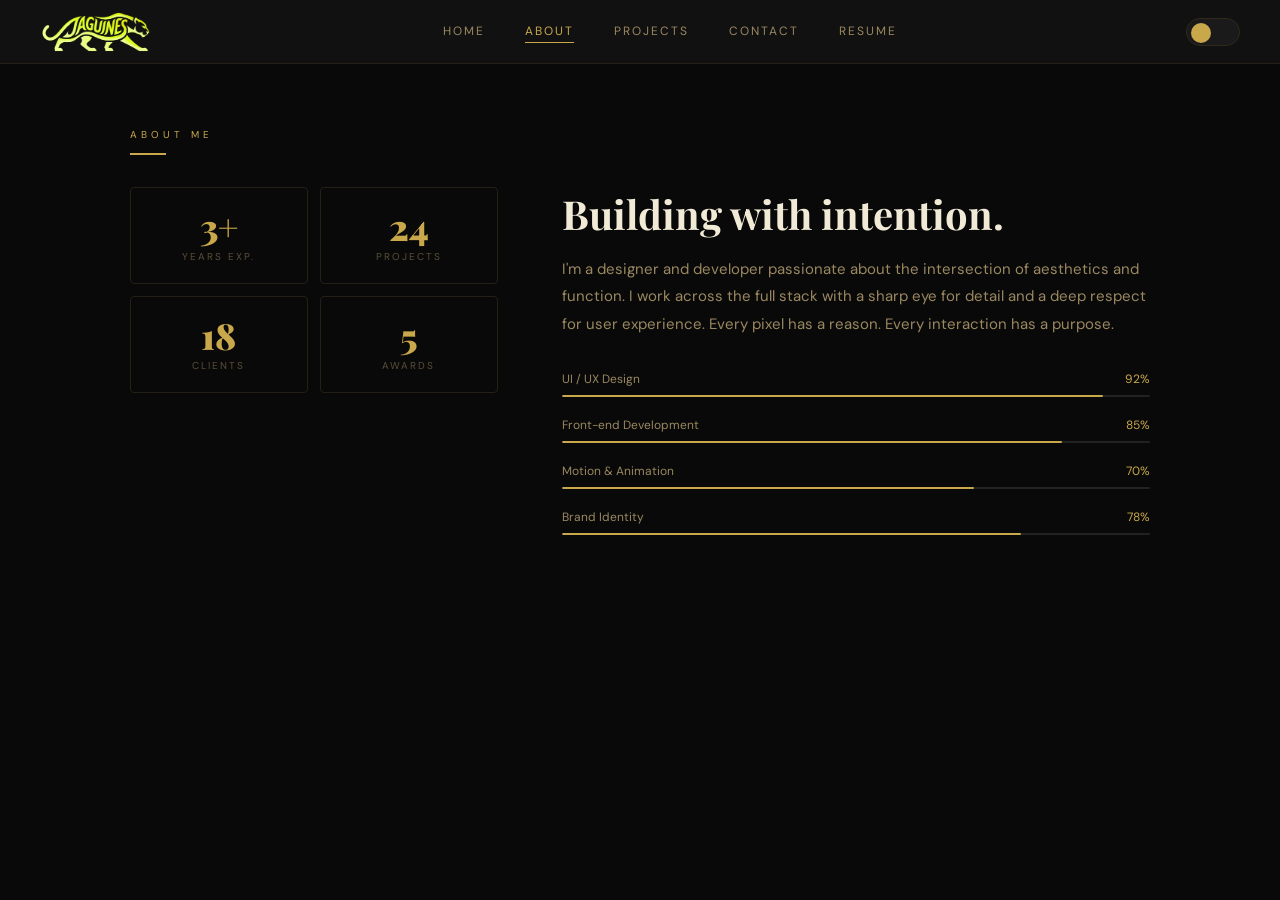
==== about.html @ 3b54fc4b "First Commit" ====
<!DOCTYPE html>
<html lang="en" data-theme="dark">
<head>
  <meta charset="UTF-8">
  <meta name="viewport" content="width=device-width, initial-scale=1.0">
  <title>About — Jaguines</title>
  <link rel="preconnect" href="https://fonts.googleapis.com">
  <link rel="preconnect" href="https://fonts.gstatic.com" crossorigin>
  <link href="https://fonts.googleapis.com/css2?family=Playfair+Display:wght@400;700;900&family=DM+Sans:wght@300;400;500&display=swap" rel="stylesheet">
  <link rel="stylesheet" href="style.css">
</head>
<body>
  <nav class="navbar">
    <div class="logo">
      <a href="index.html"><img src="images/my-logo.png" alt="Jaguines"></a>
    </div>
    <div class="nav-center">
      <a href="index.html"    >Home</a>
      <a href="about.html"    class='active'>About</a>
      <a href="projects.html" >Projects</a>
      <a href="contact.html"  >Contact</a>
      <a href="resume.html"   >Resume</a>
    </div>
    <div class="nav-right">
      <button class="theme-toggle" id="themeToggle" aria-label="Toggle light/dark mode"></button>
      <button class="hamburger" id="hamburger" aria-label="Open menu">
        <span></span><span></span><span></span>
      </button>
    </div>
  </nav>
  <div class="mobile-nav" id="mobileNav">
    <a href="index.html">Home</a>
    <a href="about.html">About</a>
    <a href="projects.html">Projects</a>
    <a href="contact.html">Contact</a>
    <a href="resume.html">Resume</a>
  </div>

  <main class="page">
    <div class="section-eyebrow">About me</div>
    <div class="gold-rule"></div>
    <div class="about-grid">
      <div>
        <div class="stats-grid">
          <div class="stat-card"><div class="stat-num">3+</div><div class="stat-label">Years exp.</div></div>
          <div class="stat-card"><div class="stat-num">24</div><div class="stat-label">Projects</div></div>
          <div class="stat-card"><div class="stat-num">18</div><div class="stat-label">Clients</div></div>
          <div class="stat-card"><div class="stat-num">5</div><div class="stat-label">Awards</div></div>
        </div>
      </div>
      <div>
        <h2 class="section-title" style="margin-bottom:1rem;">Building with intention.</h2>
        <p class="about-text">
          I'm a designer and developer passionate about the intersection of aesthetics
          and function. I work across the full stack with a sharp eye for detail and a
          deep respect for user experience. Every pixel has a reason. Every interaction
          has a purpose.
        </p>
        <div class="skill-row">
          <div class="skill-meta"><span>UI / UX Design</span><span>92%</span></div>
          <div class="skill-track"><div class="skill-fill" style="--w: 92%"></div></div>
        </div>
        <div class="skill-row">
          <div class="skill-meta"><span>Front-end Development</span><span>85%</span></div>
          <div class="skill-track"><div class="skill-fill" style="--w: 85%"></div></div>
        </div>
        <div class="skill-row">
          <div class="skill-meta"><span>Motion &amp; Animation</span><span>70%</span></div>
          <div class="skill-track"><div class="skill-fill" style="--w: 70%"></div></div>
        </div>
        <div class="skill-row">
          <div class="skill-meta"><span>Brand Identity</span><span>78%</span></div>
          <div class="skill-track"><div class="skill-fill" style="--w: 78%"></div></div>
        </div>
      </div>
    </div>
  </main>

  <script src="script.js"></script>
</body>
</html>
---- style.css ----
/* ── Tokens ───────────────────────────────────────────────── */
:root {
  --gold:        #C9A84C;
  --gold-light:  #E2C47A;
  --gold-dark:   #8B6914;
  --gold-dim:    #3a2e10;
  --bg:          #090909;
  --surface:     #111111;
  --surface2:    #1a1a1a;
  --surface3:    #222222;
  --text:        #f0ead6;
  --text2:       #9a8860;
  --text3:       #5a4f38;
  --border:      #252015;
  --border2:     #302a1a;
}

[data-theme="light"] {
  --bg:       #faf8f2;
  --surface:  #ffffff;
  --surface2: #f0ead6;
  --surface3: #e8e0c8;
  --text:     #1a1408;
  --text2:    #6b5a2e;
  --text3:    #9a8860;
  --border:   #ddd0a8;
  --border2:  #c8b87a;
  --gold-dim: #f5eed8;
}

/* ── Reset ────────────────────────────────────────────────── */
*, *::before, *::after { margin: 0; padding: 0; box-sizing: border-box; }
html { scroll-behavior: smooth; }

body {
  font-family: 'DM Sans', sans-serif;
  background: var(--bg);
  color: var(--text);
  transition: background 0.4s, color 0.4s;
  overflow-x: hidden;
}

::-webkit-scrollbar { width: 6px; }
::-webkit-scrollbar-track { background: var(--bg); }
::-webkit-scrollbar-thumb { background: var(--gold-dark); border-radius: 3px; }
::selection { background: var(--gold); color: #000; }

a { text-decoration: none; color: inherit; }

/* ── Lightning Canvas ─────────────────────────────────────── */
#lightning-canvas {
  position: fixed;
  inset: 0;
  width: 100%;
  height: 100%;
  pointer-events: none;
  z-index: 0;
  opacity: 1;
  transition: opacity 0.6s;
}
[data-theme="light"] #lightning-canvas { opacity: 0.15; }

/* ── Navbar ───────────────────────────────────────────────── */
.navbar {
  position: sticky;
  top: 0;
  z-index: 100;
  background: var(--surface);
  border-bottom: 1px solid var(--border);
  padding: 0 2.5rem;
  display: flex;
  align-items: center;
  justify-content: space-between;
  height: 64px;
  transition: background 0.4s, border-color 0.4s;
}

.logo img {
  height: 44px;
  width: auto;
  display: block;
  filter: invert(2) sepia(3) saturate(4) hue-rotate(10deg) brightness(1.0);
  transition: filter 0.4s;
}
[data-theme="light"] .logo img {
  filter: invert(0) brightness(0.15) contrast(1.2);
}

.nav-center {
  display: flex;
  gap: 2.5rem;
  align-items: center;
}

.nav-center a {
  font-size: 12px;
  letter-spacing: 2px;
  text-transform: uppercase;
  color: var(--text2);
  transition: color 0.2s;
  position: relative;
  padding-bottom: 2px;
}

.nav-center a::after {
  content: '';
  position: absolute;
  bottom: -2px; left: 0;
  width: 0; height: 1px;
  background: var(--gold);
  transition: width 0.25s;
}

.nav-center a:hover,
.nav-center a.active { color: var(--gold); }
.nav-center a:hover::after,
.nav-center a.active::after { width: 100%; }

.nav-right { display: flex; align-items: center; gap: 1rem; }

/* ── Sun / Moon Toggle ────────────────────────────────────── */
.theme-toggle {
  background: var(--surface2);
  border: 1px solid var(--border2);
  border-radius: 20px;
  width: 54px;
  height: 28px;
  cursor: pointer;
  position: relative;
  transition: background 0.3s;
  display: flex;
  align-items: center;
  justify-content: space-between;
  padding: 0 6px;
  overflow: hidden;
}

.theme-toggle .toggle-icon {
  font-size: 13px;
  line-height: 1;
  transition: opacity 0.25s;
  z-index: 1;
  user-select: none;
  pointer-events: none;
}

.theme-toggle .icon-moon { opacity: 1; }
.theme-toggle .icon-sun  { opacity: 0.35; }
[data-theme="light"] .theme-toggle .icon-moon { opacity: 0.35; }
[data-theme="light"] .theme-toggle .icon-sun  { opacity: 1; }

.theme-toggle::after {
  content: '';
  position: absolute;
  top: 4px; left: 4px;
  width: 20px; height: 20px;
  border-radius: 50%;
  background: var(--gold);
  transition: left 0.25s;
  z-index: 0;
}
[data-theme="light"] .theme-toggle::after { left: 30px; }

/* ── Hamburger ────────────────────────────────────────────── */
.hamburger {
  display: none;
  flex-direction: column;
  gap: 5px;
  cursor: pointer;
  background: none;
  border: none;
  padding: 6px;
}

.hamburger span {
  display: block;
  width: 22px; height: 1.5px;
  background: var(--text);
  transition: transform 0.3s, opacity 0.3s;
}

.hamburger.open span:nth-child(1) { transform: translateY(6.5px) rotate(45deg); }
.hamburger.open span:nth-child(2) { opacity: 0; }
.hamburger.open span:nth-child(3) { transform: translateY(-6.5px) rotate(-45deg); }

.mobile-nav {
  display: none;
  position: fixed;
  top: 64px; left: 0; right: 0;
  background: var(--surface);
  border-bottom: 1px solid var(--border);
  padding: 1.5rem 2rem;
  flex-direction: column;
  gap: 1.25rem;
  z-index: 99;
  transition: background 0.4s;
}

.mobile-nav.open { display: flex; }
.mobile-nav a { font-size: 14px; letter-spacing: 2px; text-transform: uppercase; color: var(--text2); }
.mobile-nav a:hover { color: var(--gold); }

/* ── Page wrapper ─────────────────────────────────────────── */
.page {
  min-height: calc(100vh - 64px);
  padding: 64px 2.5rem;
  max-width: 1100px;
  margin: 0 auto;
}

/* ── Section shared ───────────────────────────────────────── */
.section-eyebrow {
  font-size: 10px;
  letter-spacing: 4px;
  text-transform: uppercase;
  color: var(--gold);
  margin-bottom: 0.5rem;
}

.gold-rule {
  width: 36px; height: 1.5px;
  background: var(--gold);
  margin: 0.75rem 0 2rem;
}

.section-title {
  font-family: 'Playfair Display', serif;
  font-size: clamp(24px, 4vw, 40px);
  font-weight: 700;
  color: var(--text);
  margin-bottom: 2rem;
}

/* ── Buttons ──────────────────────────────────────────────── */
.btn-row {
  display: flex;
  gap: 12px;
  flex-wrap: wrap;
  margin-bottom: 2rem;
}

.btn-gold {
  background: var(--gold);
  color: #000;
  border: 1.5px solid var(--gold);
  padding: 13px 30px;
  font-size: 11px;
  letter-spacing: 2px;
  text-transform: uppercase;
  font-family: 'DM Sans', sans-serif;
  font-weight: 500;
  cursor: pointer;
  border-radius: 2px;
  transition: background 0.2s;
}
.btn-gold:hover { background: var(--gold-light); border-color: var(--gold-light); }

.btn-outline {
  background: transparent;
  color: var(--gold);
  border: 1.5px solid var(--gold-dark);
  padding: 13px 30px;
  font-size: 11px;
  letter-spacing: 2px;
  text-transform: uppercase;
  font-family: 'DM Sans', sans-serif;
  cursor: pointer;
  border-radius: 2px;
  transition: background 0.2s, color 0.2s, border-color 0.2s;
}
.btn-outline:hover { background: var(--gold); color: #000; border-color: var(--gold); }

/* ── Hero ─────────────────────────────────────────────────── */
.hero {
  min-height: calc(100vh - 64px);
  display: flex;
  flex-direction: column;
  align-items: center;
  justify-content: center;
  padding: 4rem 5rem 6rem;
  position: relative;
  z-index: 1;
  overflow: hidden;
}

.hero::before, .hero::after {
  content: '';
  position: absolute;
  width: 160px; height: 160px;
  border-color: var(--gold-dim);
  border-style: solid;
  opacity: 0.5;
  pointer-events: none;
}
.hero::before { top: 2rem; left: 2rem; border-width: 1px 0 0 1px; }
.hero::after  { bottom: 2rem; right: 2rem; border-width: 0 1px 1px 0; }

.hero-side-label {
  position: absolute;
  left: 1.5rem; top: 50%;
  transform: translateY(-50%) rotate(-90deg);
  display: flex;
  align-items: center;
  gap: 10px;
  font-size: 10px;
  letter-spacing: 3px;
  text-transform: uppercase;
  color: var(--text3);
  white-space: nowrap;
}

.hero-side-dot {
  width: 4px; height: 4px;
  border-radius: 50%;
  background: var(--gold);
  display: inline-block;
}

/* ── Hero grid: text LEFT, photo RIGHT ───────────────────── */
.hero-content {
  display: grid;
  grid-template-columns: 1fr 320px;
  gap: 5rem;
  align-items: center;
  max-width: 1060px;
  width: 100%;
  position: relative;
  z-index: 2;
}

/* ── Hero text (left column) ─────────────────────────────── */
.hero-text { display: flex; flex-direction: column; }

.hero-eyebrow-row {
  display: flex;
  align-items: center;
  gap: 12px;
  margin-bottom: 1rem;
}

.hero-eyebrow-line {
  width: 28px; height: 1px;
  background: var(--gold);
  flex-shrink: 0;
}

.hero-eyebrow-text {
  font-size: 10px;
  letter-spacing: 4px;
  text-transform: uppercase;
  color: var(--gold);
}

.hero-greeting {
  font-size: 13px;
  letter-spacing: 4px;
  text-transform: uppercase;
  color: var(--text2);
  margin-bottom: 0.75rem;
}

/* ── Name — all Playfair, weight/style variation only ─────── */
.hero-name {
  font-family: 'Playfair Display', serif;
  font-size: clamp(44px, 5.5vw, 74px);
  font-weight: 900;
  line-height: 1.06;
  margin-bottom: 1.5rem;
  color: var(--text);
  letter-spacing: -0.5px;
}


/* "Jaguines" — same size, bold italic, gold */
.hero-name .name-last {
  font-family: 'sans-serif', serif;
  font-weight: 700;
  font-style: italic;
  color: var(--gold);
  display: block;
}

.hero-role-row {
  display: flex;
  align-items: center;
  gap: 10px;
  margin-bottom: 1.75rem;
  flex-wrap: wrap;
}

.hero-role-badge {
  font-size: 10px;
  letter-spacing: 1.5px;
  text-transform: uppercase;
  color: var(--text2);
  background: var(--surface2);
  border: 1px solid var(--border2);
  padding: 5px 12px;
  border-radius: 2px;
}

.hero-role-divider { color: var(--gold-dark); font-size: 14px; }

.hero-sub {
  font-size: 15px;
  color: var(--text2);
  max-width: 480px;
  margin-bottom: 2rem;
  line-height: 1.8;
}

.hero-socials { display: flex; align-items: center; gap: 10px; }

.hero-social-icon {
  display: inline-flex;
  align-items: center;
  justify-content: center;
  width: 40px; height: 40px;
  border: 1px solid var(--border2);
  border-radius: 4px;
  color: var(--text2);
  transition: color 0.2s, border-color 0.2s, background 0.2s;
}
.hero-social-icon:hover { color: var(--gold); border-color: var(--gold); background: var(--surface2); }
.hero-social-icon svg { display: block; }

/* ── Hero photo (right column) ────────────────────────────── */
.hero-photo-wrap {
  display: flex;
  flex-direction: column;
  align-items: center;
  gap: 1rem;
}

.hero-photo-frame {
  width: 260px; height: 320px;
  border-radius: 6px;
  border: 1.5px solid var(--gold);
  overflow: hidden;
}

.hero-photo-frame img {
  width: 100%; height: 100%;
  object-fit: cover;
  object-position: top center;
  display: block;
}

.hero-photo-tag {
  display: inline-flex;
  align-items: center;
  gap: 8px;
  font-size: 10px;
  letter-spacing: 2px;
  text-transform: uppercase;
  color: var(--gold);
  border: 1px solid var(--gold-dark);
  padding: 6px 14px;
  border-radius: 2px;
}

.hero-photo-tag::before {
  content: '';
  width: 6px; height: 6px;
  border-radius: 50%;
  background: var(--gold);
  flex-shrink: 0;
  animation: pulse 2s ease-in-out infinite;
}

@keyframes pulse {
  0%, 100% { opacity: 1; }
  50%       { opacity: 0.25; }
}

/* ── Stats grid (below photo) ─────────────────────────────── */
.hero-stats-grid {
  display: grid;
  grid-template-columns: 1fr 1fr;
  gap: 8px;
  width: 100%;
  max-width: 260px;
}

.hero-stat-card {
  border: 1px solid var(--border);
  border-radius: 4px;
  padding: 1rem 0.75rem;
  text-align: center;
  transition: border-color 0.2s;
  background: rgba(9,9,9,0.4);
}
.hero-stat-card:hover { border-color: var(--gold-dark); }

.hero-stat-num {
  font-family: 'Playfair Display', serif;
  font-size: 28px;
  font-weight: 900;
  color: var(--gold);
  line-height: 1;
}

.hero-stat-label {
  font-size: 9px;
  letter-spacing: 2px;
  text-transform: uppercase;
  color: var(--text3);
  margin-top: 5px;
}

/* ── About page ───────────────────────────────────────────── */
.about-grid {
  display: grid;
  grid-template-columns: 1fr 1.6fr;
  gap: 4rem;
  align-items: start;
}

.stats-grid {
  display: grid;
  grid-template-columns: 1fr 1fr;
  gap: 12px;
  margin-bottom: 1.5rem;
}

.stat-card {
  border: 1px solid var(--border);
  border-radius: 4px;
  padding: 1.25rem 1rem;
  text-align: center;
  transition: border-color 0.2s;
}
.stat-card:hover { border-color: var(--gold-dark); }

.stat-num {
  font-family: 'Playfair Display', serif;
  font-size: 36px;
  font-weight: 900;
  color: var(--gold);
  line-height: 1;
}

.stat-label {
  font-size: 10px;
  letter-spacing: 2px;
  text-transform: uppercase;
  color: var(--text3);
  margin-top: 6px;
}

.about-text {
  font-size: 15px;
  color: var(--text2);
  line-height: 1.85;
  margin-bottom: 2rem;
}

.skill-row { margin-bottom: 1.25rem; }

.skill-meta {
  display: flex;
  justify-content: space-between;
  font-size: 12px;
  color: var(--text2);
  margin-bottom: 8px;
}
.skill-meta span:last-child { color: var(--gold); }

.skill-track {
  height: 2px;
  background: var(--surface3);
  border-radius: 2px;
  overflow: hidden;
}

.skill-fill {
  height: 2px;
  background: var(--gold);
  border-radius: 2px;
  width: 0;
  transition: width 1.2s cubic-bezier(0.4, 0, 0.2, 1);
}
.skill-fill.animate { width: var(--w); }

/* ── Projects page ────────────────────────────────────────── */
.projects-grid {
  display: grid;
  grid-template-columns: repeat(3, minmax(0, 1fr));
  gap: 16px;
}

.project-card {
  border: 1px solid var(--border);
  border-radius: 4px;
  overflow: hidden;
  transition: border-color 0.25s, transform 0.25s;
  background: var(--bg);
}
.project-card:hover { border-color: var(--gold); transform: translateY(-4px); }

.project-thumb {
  width: 100%; height: 180px;
  background: var(--surface2);
  display: flex;
  align-items: center;
  justify-content: center;
  font-size: 11px;
  letter-spacing: 2px;
  text-transform: uppercase;
  color: var(--text3);
  border-bottom: 1px solid var(--border);
  position: relative;
  overflow: hidden;
}

.project-thumb::before {
  content: '';
  position: absolute;
  inset: 0;
  background-image: repeating-linear-gradient(45deg, transparent, transparent 20px, var(--border) 20px, var(--border) 21px);
  opacity: 0.4;
}

.project-thumb-label {
  position: relative;
  z-index: 1;
  border: 1px solid var(--border2);
  padding: 4px 10px;
  border-radius: 2px;
  background: var(--surface);
}

.project-body { padding: 1.25rem; }

.project-tag {
  font-size: 10px;
  letter-spacing: 2px;
  text-transform: uppercase;
  color: var(--gold);
  margin-bottom: 0.5rem;
}

.project-title {
  font-size: 15px;
  font-weight: 500;
  color: var(--text);
  margin-bottom: 0.5rem;
}

.project-desc {
  font-size: 13px;
  color: var(--text2);
  line-height: 1.65;
  margin-bottom: 1rem;
}

.project-link {
  font-size: 11px;
  letter-spacing: 1.5px;
  text-transform: uppercase;
  color: var(--gold-dark);
  display: inline-flex;
  align-items: center;
  gap: 6px;
  transition: color 0.2s, gap 0.2s;
}
.project-link:hover { color: var(--gold); gap: 10px; }

/* ── Contact page ─────────────────────────────────────────── */
.contact-grid {
  display: grid;
  grid-template-columns: 1fr 1.4fr;
  gap: 4rem;
  align-items: start;
}

.contact-info-text {
  font-size: 15px;
  color: var(--text2);
  line-height: 1.85;
  margin-bottom: 2rem;
}

.contact-detail {
  display: flex;
  align-items: center;
  gap: 10px;
  font-size: 13px;
  color: var(--text2);
  margin-bottom: 0.75rem;
}

.contact-detail-icon {
  width: 30px; height: 30px;
  border: 1px solid var(--border2);
  border-radius: 2px;
  display: flex;
  align-items: center;
  justify-content: center;
  color: var(--gold);
  font-size: 14px;
  flex-shrink: 0;
}

.form-group { margin-bottom: 14px; }
.form-row { display: grid; grid-template-columns: 1fr 1fr; gap: 14px; margin-bottom: 14px; }

.form-group input,
.form-group textarea,
.form-row input {
  width: 100%;
  background: var(--surface2);
  border: 1px solid var(--border);
  color: var(--text);
  padding: 12px 16px;
  font-size: 14px;
  font-family: 'DM Sans', sans-serif;
  border-radius: 2px;
  outline: none;
  transition: border-color 0.2s, background 0.3s;
}

.form-group input:focus,
.form-group textarea:focus,
.form-row input:focus { border-color: var(--gold-dark); }

.form-group textarea { height: 120px; resize: none; }

/* ── Resume page ──────────────────────────────────────────── */
.resume-layout {
  display: grid;
  grid-template-columns: 1fr 1.8fr;
  gap: 4rem;
  align-items: start;
}

.resume-section { margin-bottom: 2.5rem; }

.resume-section-title {
  font-size: 10px;
  letter-spacing: 3px;
  text-transform: uppercase;
  color: var(--gold);
  margin-bottom: 1rem;
  padding-bottom: 0.5rem;
  border-bottom: 1px solid var(--border);
}

.resume-item { margin-bottom: 1.5rem; }

.resume-item-header {
  display: flex;
  justify-content: space-between;
  align-items: flex-start;
  margin-bottom: 0.25rem;
  gap: 1rem;
}

.resume-item-title { font-size: 14px; font-weight: 500; color: var(--text); }
.resume-item-date  { font-size: 11px; letter-spacing: 1px; color: var(--gold-dark); white-space: nowrap; }
.resume-item-sub   { font-size: 12px; color: var(--gold); margin-bottom: 0.4rem; letter-spacing: 0.5px; }
.resume-item-desc  { font-size: 13px; color: var(--text2); line-height: 1.7; }

.resume-skill-tags { display: flex; flex-wrap: wrap; gap: 8px; margin-top: 0.5rem; }

.resume-tag {
  font-size: 10px;
  letter-spacing: 1.5px;
  text-transform: uppercase;
  color: var(--text2);
  background: var(--surface2);
  border: 1px solid var(--border2);
  padding: 4px 10px;
  border-radius: 2px;
}

/* ── Footer ───────────────────────────────────────────────── */
footer {
  background: var(--surface);
  border-top: 1px solid var(--border);
  padding: 2.5rem 2.5rem 1.5rem;
  transition: background 0.4s, border-color 0.4s;
  margin-top: 4rem;
}

.footer-inner { max-width: 1100px; margin: 0 auto; }

.footer-top {
  display: flex;
  justify-content: space-between;
  align-items: flex-start;
  margin-bottom: 2rem;
}

.footer-tagline { font-size: 13px; color: var(--text3); margin-top: 6px; letter-spacing: 1px; }
.footer-nav { display: flex; gap: 2rem; }

.footer-nav a {
  font-size: 11px;
  letter-spacing: 2px;
  text-transform: uppercase;
  color: var(--text2);
  transition: color 0.2s;
}
.footer-nav a:hover { color: var(--gold); }

.footer-socials { display: flex; gap: 10px; }

.social-btn {
  width: 40px; height: 40px;
  border: 1px solid var(--border2);
  border-radius: 4px;
  display: inline-flex;
  align-items: center;
  justify-content: center;
  color: var(--text2);
  transition: border-color 0.2s, color 0.2s, background 0.2s;
}
.social-btn svg { display: block; }
.social-btn:hover { border-color: var(--gold); color: var(--gold); background: var(--surface2); }

.footer-divider { border: none; border-top: 1px solid var(--border); margin-bottom: 1.25rem; }

.footer-bottom { display: flex; justify-content: space-between; align-items: center; }
.footer-copy { font-size: 12px; color: var(--text3); }
.footer-made { font-size: 12px; color: var(--gold-dark); }

/* ── Responsive ───────────────────────────────────────────── */
@media (max-width: 900px) {
  .hero-content {
    grid-template-columns: 1fr;
    gap: 2.5rem;
    justify-items: center;
    text-align: center;
  }
  /* On mobile, photo moves above text */
  .hero-text    { order: 2; align-items: center; }
  .hero-photo-wrap { order: 1; }
  .hero { padding: 4rem 1.5rem 6rem; }
  .hero-side-label { display: none; }
  .hero-sub { margin-left: auto; margin-right: auto; }
  .btn-row  { justify-content: center; }
  .hero-socials   { justify-content: center; }
  .hero-role-row  { justify-content: center; }
  .hero-eyebrow-row { justify-content: center; }
  .hero-photo-frame { width: 200px; height: 250px; }
  .hero-stats-grid  { max-width: 240px; }
  .hero::before, .hero::after { display: none; }
  .about-grid,
  .resume-layout,
  .contact-grid { grid-template-columns: 1fr; gap: 2.5rem; }
  .projects-grid { grid-template-columns: repeat(2, minmax(0, 1fr)); }
}

@media (max-width: 768px) {
  .navbar { padding: 0 1.25rem; }
  .nav-center { display: none; }
  .hamburger  { display: flex; }
  .page { padding: 40px 1.25rem; }
  .projects-grid { grid-template-columns: 1fr; }
  .footer-top    { flex-direction: column; gap: 1.5rem; }
  .footer-nav    { flex-wrap: wrap; gap: 1rem; }
  .footer-bottom { flex-direction: column; gap: 0.5rem; text-align: center; }
  .form-row { grid-template-columns: 1fr; }
  footer { padding: 2rem 1.25rem 1.5rem; margin-top: 2rem; }
}
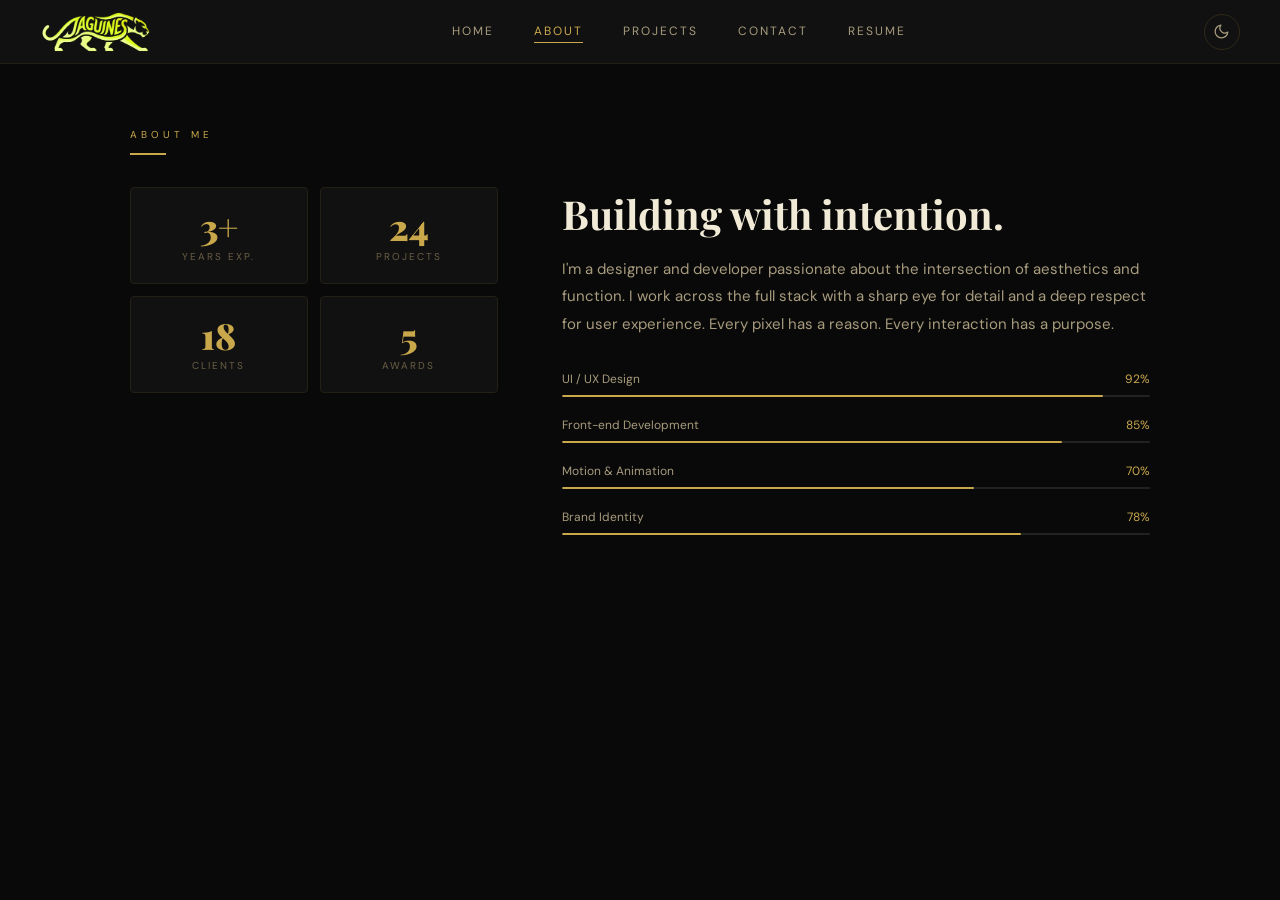
==== commit 9924847d: "Edits" ====
--- a/about.html
+++ b/about.html
@@ -7,22 +7,41 @@
   <link rel="preconnect" href="https://fonts.googleapis.com">
   <link rel="preconnect" href="https://fonts.gstatic.com" crossorigin>
   <link href="https://fonts.googleapis.com/css2?family=Playfair+Display:wght@400;700;900&family=DM+Sans:wght@300;400;500&display=swap" rel="stylesheet">
-  <link rel="stylesheet" href="style.css">
+  <link rel="stylesheet" href="assets/css/style.css">
 </head>
 <body>
   <nav class="navbar">
     <div class="logo">
-      <a href="index.html"><img src="images/my-logo.png" alt="Jaguines"></a>
+      <a href="index.html"><img src="assets/images/my-logo.png" alt="Jaguines"></a>
     </div>
     <div class="nav-center">
-      <a href="index.html"    >Home</a>
-      <a href="about.html"    class='active'>About</a>
-      <a href="projects.html" >Projects</a>
-      <a href="contact.html"  >Contact</a>
-      <a href="resume.html"   >Resume</a>
+      <a href="index.html">Home</a>
+      <a href="about.html">About</a>
+      <a href="projects.html">Projects</a>
+      <a href="contact.html">Contact</a>
+      <a href="resume.html">Resume</a>
     </div>
     <div class="nav-right">
-      <button class="theme-toggle" id="themeToggle" aria-label="Toggle light/dark mode"></button>
+      <button class="theme-toggle" id="themeToggle" aria-label="Toggle light/dark mode">
+        <svg class="toggle-icon icon-moon" viewBox="0 0 24 24" fill="none"
+             stroke="currentColor" stroke-width="1.75"
+             stroke-linecap="round" stroke-linejoin="round">
+          <path d="M21 12.79A9 9 0 1 1 11.21 3 7 7 0 0 0 21 12.79z"/>
+        </svg>
+        <svg class="toggle-icon icon-sun" viewBox="0 0 24 24" fill="none"
+             stroke="currentColor" stroke-width="1.75"
+             stroke-linecap="round" stroke-linejoin="round">
+          <circle cx="12" cy="12" r="5"/>
+          <line x1="12" y1="1"  x2="12" y2="3"/>
+          <line x1="12" y1="21" x2="12" y2="23"/>
+          <line x1="4.22"  y1="4.22"  x2="5.64"  y2="5.64"/>
+          <line x1="18.36" y1="18.36" x2="19.78" y2="19.78"/>
+          <line x1="1"  y1="12" x2="3"  y2="12"/>
+          <line x1="21" y1="12" x2="23" y2="12"/>
+          <line x1="4.22"  y1="19.78" x2="5.64"  y2="18.36"/>
+          <line x1="18.36" y1="5.64"  x2="19.78" y2="4.22"/>
+        </svg>
+      </button>
       <button class="hamburger" id="hamburger" aria-label="Open menu">
         <span></span><span></span><span></span>
       </button>
@@ -76,6 +95,8 @@
     </div>
   </main>
 
-  <script src="script.js"></script>
+  <script src="assets/js/theme.js"></script>
+  <script src="assets/js/navbar.js"></script>
+  <script src="assets/js/main.js"></script>
 </body>
 </html>
--- a/assets/css/style.css
+++ b/assets/css/style.css
@@ -0,0 +1,1255 @@
+/* ═══════════════════════════════════════════════════════════
+   Jaguines Portfolio — style.css
+   Includes: photo hover crossfade + marching-ants border,
+             minimal SVG theme toggle, WCAG contrast fixes,
+             stat card light/dark surface
+   ═══════════════════════════════════════════════════════════ */
+
+/* ── Tokens ───────────────────────────────────────────────── */
+:root {
+  --gold:       #C9A84C;
+  --gold-light: #E2C47A;
+  --gold-dark:  #8B6914;
+  --gold-dim:   #3a2e10;
+  --bg:         #090909;
+  --surface:    #111111;
+  --surface2:   #1a1a1a;
+  --surface3:   #222222;
+  --text:       #f0ead6;
+  --text2:      #a89c7e;
+  --text3:      #6a5f47;
+  --border:     #252015;
+  --border2:    #302a1a;
+}
+
+[data-theme="light"] {
+  --bg:       #faf8f2;
+  --surface:  #ffffff;
+  --surface2: #f0ead6;
+  --surface3: #e8e0c8;
+  --text:     #0f0c06;
+  --text2:    #4a3a14;
+  --text3:    #7a6040;
+  --border:   #ddd0a8;
+  --border2:  #c8b87a;
+  --gold-dim: #f5eed8;
+}
+
+/* ── Reset ────────────────────────────────────────────────── */
+*, *::before, *::after { margin: 0; padding: 0; box-sizing: border-box; }
+html { scroll-behavior: smooth; }
+
+body {
+  font-family: 'DM Sans', sans-serif;
+  background: var(--bg);
+  color: var(--text);
+  transition: background 0.4s, color 0.4s;
+  overflow-x: hidden;
+}
+
+::-webkit-scrollbar { width: 6px; }
+::-webkit-scrollbar-track { background: var(--bg); }
+::-webkit-scrollbar-thumb { background: var(--gold-dark); border-radius: 3px; }
+::selection { background: var(--gold); color: #000; }
+
+a { text-decoration: none; color: inherit; }
+
+/* ── Lightning Canvas ─────────────────────────────────────── */
+#lightning-canvas {
+  position: fixed;
+  inset: 0;
+  width: 100%;
+  height: 100%;
+  pointer-events: none;
+  z-index: 0;
+  opacity: 1;
+  transition: opacity 0.6s;
+}
+[data-theme="light"] #lightning-canvas { opacity: 0.15; }
+
+/* ── Navbar ───────────────────────────────────────────────── */
+.navbar {
+  position: sticky;
+  top: 0;
+  z-index: 100;
+  background: var(--surface);
+  border-bottom: 1px solid var(--border);
+  padding: 0 2.5rem;
+  display: flex;
+  align-items: center;
+  justify-content: space-between;
+  height: 64px;
+  transition: background 0.4s, border-color 0.4s;
+}
+
+.logo img {
+  height: 44px;
+  width: auto;
+  display: block;
+  filter: invert(2) sepia(3) saturate(4) hue-rotate(10deg) brightness(1.0);
+  transition: filter 0.4s;
+}
+[data-theme="light"] .logo img {
+  filter: invert(0) brightness(0.15) contrast(1.2);
+}
+
+.nav-center {
+  display: flex;
+  gap: 2.5rem;
+  align-items: center;
+}
+
+.nav-center a {
+  font-size: 12px;
+  letter-spacing: 2px;
+  text-transform: uppercase;
+  color: var(--text2);
+  transition: color 0.2s;
+  position: relative;
+  padding-bottom: 2px;
+}
+
+.nav-center a::after {
+  content: '';
+  position: absolute;
+  bottom: -2px; left: 0;
+  width: 0; height: 1px;
+  background: var(--gold);
+  transition: width 0.25s;
+}
+
+.nav-center a:hover,
+.nav-center a.active { color: var(--gold); }
+.nav-center a:hover::after,
+.nav-center a.active::after { width: 100%; }
+
+.nav-right { display: flex; align-items: center; gap: 0.75rem; }
+
+/* ══════════════════════════════════════════════════════════
+   THEME TOGGLE — minimal SVG icon button (replaces emoji pill)
+   ══════════════════════════════════════════════════════════ */
+.theme-toggle {
+  /* bare circle — no background, no pill */
+  width: 36px;
+  height: 36px;
+  border-radius: 50%;
+  border: 1px solid var(--border2);
+  background: transparent;
+  cursor: pointer;
+  display: flex;
+  align-items: center;
+  justify-content: center;
+  color: var(--text2);
+  position: relative;
+  transition:
+    background 0.25s,
+    border-color 0.25s,
+    color 0.25s;
+  overflow: hidden;
+}
+
+/* Hover: gold ring + faint gold fill */
+.theme-toggle:hover {
+  background: rgba(201, 168, 76, 0.1);
+  border-color: var(--gold);
+  color: var(--gold);
+}
+
+/* Click feedback: quick scale dip */
+.theme-toggle:active { transform: scale(0.9); }
+
+/* Spin animation class — added/removed by JS on click */
+.theme-toggle.spinning {
+  animation: toggle-spin 0.45s cubic-bezier(0.34, 1.56, 0.64, 1) forwards;
+}
+@keyframes toggle-spin {
+  from { transform: rotate(0deg); }
+  to   { transform: rotate(360deg); }
+}
+
+/* Both SVG icons sit inside, only one visible at a time */
+.theme-toggle .toggle-icon {
+  width: 17px;
+  height: 17px;
+  position: absolute;
+  transition: opacity 0.2s, transform 0.2s;
+  flex-shrink: 0;
+}
+
+/* Dark mode: show moon, hide sun */
+.theme-toggle .icon-moon { opacity: 1;  transform: scale(1);    }
+.theme-toggle .icon-sun  { opacity: 0;  transform: scale(0.6);  }
+
+/* Light mode: show sun, hide moon */
+[data-theme="light"] .theme-toggle .icon-moon { opacity: 0;  transform: scale(0.6); }
+[data-theme="light"] .theme-toggle .icon-sun  { opacity: 1;  transform: scale(1);   }
+
+/* Light mode border/color adjustments */
+[data-theme="light"] .theme-toggle {
+  border-color: #ddd0a8;
+  color: var(--gold-dark);
+}
+[data-theme="light"] .theme-toggle:hover {
+  border-color: var(--gold);
+  color: var(--gold-dark);
+  background: rgba(201, 168, 76, 0.12);
+}
+
+/* ── Hamburger ────────────────────────────────────────────── */
+.hamburger {
+  display: none;
+  flex-direction: column;
+  gap: 5px;
+  cursor: pointer;
+  background: none;
+  border: none;
+  padding: 6px;
+}
+
+.hamburger span {
+  display: block;
+  width: 22px; height: 1.5px;
+  background: var(--text);
+  transition: transform 0.3s, opacity 0.3s;
+}
+
+.hamburger.open span:nth-child(1) { transform: translateY(6.5px) rotate(45deg); }
+.hamburger.open span:nth-child(2) { opacity: 0; }
+.hamburger.open span:nth-child(3) { transform: translateY(-6.5px) rotate(-45deg); }
+
+.mobile-nav {
+  display: none;
+  position: fixed;
+  top: 64px; left: 0; right: 0;
+  background: var(--surface);
+  border-bottom: 1px solid var(--border);
+  padding: 1.5rem 2rem;
+  flex-direction: column;
+  gap: 1.25rem;
+  z-index: 99;
+  transition: background 0.4s;
+}
+
+.mobile-nav.open { display: flex; }
+.mobile-nav a {
+  font-size: 14px;
+  letter-spacing: 2px;
+  text-transform: uppercase;
+  color: var(--text2);
+}
+.mobile-nav a:hover { color: var(--gold); }
+
+/* ── Page wrapper ─────────────────────────────────────────── */
+.page {
+  min-height: calc(100vh - 64px);
+  padding: 64px 2.5rem;
+  max-width: 1100px;
+  margin: 0 auto;
+}
+
+/* ── Section shared ───────────────────────────────────────── */
+.section-eyebrow {
+  font-size: 10px;
+  letter-spacing: 4px;
+  text-transform: uppercase;
+  color: var(--gold);
+  margin-bottom: 0.5rem;
+}
+
+.gold-rule {
+  width: 36px; height: 1.5px;
+  background: var(--gold);
+  margin: 0.75rem 0 2rem;
+}
+
+.section-title {
+  font-family: 'Playfair Display', serif;
+  font-size: clamp(24px, 4vw, 40px);
+  font-weight: 700;
+  color: var(--text);
+  margin-bottom: 2rem;
+}
+
+/* ── Buttons ──────────────────────────────────────────────── */
+.btn-row {
+  display: flex;
+  gap: 12px;
+  flex-wrap: wrap;
+  margin-bottom: 2rem;
+}
+
+.btn-gold {
+  background: var(--gold);
+  color: #000;
+  border: 1.5px solid var(--gold);
+  padding: 13px 30px;
+  font-size: 11px;
+  letter-spacing: 2px;
+  text-transform: uppercase;
+  font-family: 'DM Sans', sans-serif;
+  font-weight: 500;
+  cursor: pointer;
+  border-radius: 2px;
+  transition: background 0.2s;
+}
+.btn-gold:hover { background: var(--gold-light); border-color: var(--gold-light); }
+
+.btn-outline {
+  background: transparent;
+  color: var(--gold);
+  border: 1.5px solid var(--gold-dark);
+  padding: 13px 30px;
+  font-size: 11px;
+  letter-spacing: 2px;
+  text-transform: uppercase;
+  font-family: 'DM Sans', sans-serif;
+  cursor: pointer;
+  border-radius: 2px;
+  transition: background 0.2s, color 0.2s, border-color 0.2s;
+}
+.btn-outline:hover { background: var(--gold); color: #000; border-color: var(--gold); }
+
+/* ── Hero ─────────────────────────────────────────────────── */
+.hero {
+  min-height: calc(100vh - 64px);
+  display: flex;
+  flex-direction: column;
+  align-items: center;
+  justify-content: center;
+  padding: 4rem 5rem 6rem;
+  position: relative;
+  z-index: 1;
+  overflow: hidden;
+}
+
+.hero::before, .hero::after {
+  content: '';
+  position: absolute;
+  width: 160px; height: 160px;
+  border-color: var(--gold-dim);
+  border-style: solid;
+  opacity: 0.5;
+  pointer-events: none;
+}
+.hero::before { top: 2rem;    left: 2rem;  border-width: 1px 0 0 1px; }
+.hero::after  { bottom: 2rem; right: 2rem; border-width: 0 1px 1px 0; }
+
+.hero-side-label {
+  position: absolute;
+  left: 1.5rem; top: 50%;
+  transform: translateY(-50%) rotate(-90deg);
+  display: flex;
+  align-items: center;
+  gap: 10px;
+  font-size: 10px;
+  letter-spacing: 3px;
+  text-transform: uppercase;
+  color: var(--text3);
+  white-space: nowrap;
+}
+
+.hero-side-dot {
+  width: 4px; height: 4px;
+  border-radius: 50%;
+  background: var(--gold);
+  display: inline-block;
+}
+
+/* ── Hero grid ────────────────────────────────────────────── */
+.hero-content {
+  display: grid;
+  grid-template-columns: 1fr 320px;
+  gap: 5rem;
+  align-items: center;
+  max-width: 1060px;
+  width: 100%;
+  position: relative;
+  z-index: 2;
+}
+
+/* ── Hero text ────────────────────────────────────────────── */
+.hero-text { display: flex; flex-direction: column; }
+
+.hero-eyebrow-row {
+  display: flex;
+  align-items: center;
+  gap: 12px;
+  margin-bottom: 1rem;
+}
+
+.hero-eyebrow-line {
+  width: 28px; height: 1px;
+  background: var(--gold);
+  flex-shrink: 0;
+}
+
+.hero-eyebrow-text {
+  font-size: 10px;
+  letter-spacing: 4px;
+  text-transform: uppercase;
+  color: var(--gold);
+}
+
+.hero-greeting {
+  font-size: 13px;
+  letter-spacing: 4px;
+  text-transform: uppercase;
+  color: var(--text2);
+  margin-bottom: 0.75rem;
+}
+
+.hero-name {
+  font-family: 'Playfair Display', serif;
+  font-size: clamp(44px, 5.5vw, 74px);
+  font-weight: 900;
+  line-height: 1.06;
+  margin-bottom: 1.5rem;
+  color: var(--text);
+  letter-spacing: -0.5px;
+}
+
+.hero-name .name-last {
+  font-family: 'sans-serif', serif;
+  font-weight: 700;
+  font-style: italic;
+  color: var(--gold);
+  display: block;
+}
+
+.hero-role-row {
+  display: flex;
+  align-items: center;
+  gap: 10px;
+  margin-bottom: 1.75rem;
+  flex-wrap: wrap;
+}
+
+.hero-role-badge {
+  font-size: 10px;
+  letter-spacing: 1.5px;
+  text-transform: uppercase;
+  color: var(--text2);
+  background: var(--surface2);
+  border: 1px solid var(--border2);
+  padding: 5px 12px;
+  border-radius: 2px;
+}
+
+.hero-role-divider { color: var(--gold-dark); font-size: 14px; }
+
+.hero-sub {
+  font-size: 15px;
+  color: var(--text2);
+  max-width: 480px;
+  margin-bottom: 2rem;
+  line-height: 1.8;
+}
+
+.hero-socials { display: flex; align-items: center; gap: 10px; }
+
+.hero-social-icon {
+  display: inline-flex;
+  align-items: center;
+  justify-content: center;
+  width: 40px; height: 40px;
+  border: 1px solid var(--border2);
+  border-radius: 4px;
+  color: var(--text2);
+  transition: color 0.2s, border-color 0.2s, background 0.2s;
+}
+.hero-social-icon:hover {
+  color: var(--gold);
+  border-color: var(--gold);
+  background: var(--surface2);
+}
+.hero-social-icon svg { display: block; }
+
+/* ══════════════════════════════════════════════════════════
+   HERO PHOTO FRAME — spiky sporty SVG border overlay
+   ══════════════════════════════════════════════════════════ */
+.hero-photo-wrap {
+  display: flex;
+  flex-direction: column;
+  align-items: center;
+  gap: 1rem;
+}
+
+.hero-photo-frame {
+  width: 260px;
+  height: 320px;
+  position: relative;
+  cursor: pointer;
+  background: #000;           /* black bg so both PNGs look clean */
+  /* NO overflow:hidden — allows SVG spikes to poke outside the frame */
+  /* NO border — the SVG overlay handles the border */
+  transition: box-shadow 0.4s ease;
+}
+
+.hero-photo-frame:hover {
+  box-shadow: 0 0 40px rgba(201, 168, 76, 0.12);
+}
+
+/* ── Both photos: contain so neither gets zoomed/cropped differently ── */
+.photo-formal,
+.photo-hoodie {
+  position: absolute;
+  inset: 0;
+  width: 100%;
+  height: 100%;
+  object-fit: contain;       /* show full image — no crop size mismatch */
+  object-position: center top;
+  display: block;
+}
+
+.photo-formal {
+  z-index: 2;
+  opacity: 0;                  /* dark mode: hidden by default */
+  transition: opacity 0.55s cubic-bezier(0.4, 0, 0.2, 1);
+}
+
+.photo-hoodie {
+  z-index: 1;
+  opacity: 1;                  /* dark mode: visible by default */
+  transition: opacity 0.55s cubic-bezier(0.4, 0, 0.2, 1);
+}
+
+/* Dark mode hover: hoodie fades out, formal fades in */
+.hero-photo-frame:hover .photo-formal { opacity: 1; }
+.hero-photo-frame:hover .photo-hoodie { opacity: 0; }
+
+/* ── Light mode: flip it ────────────────────────────── */
+[data-theme="light"] .hero-photo-frame {
+  background: #ffffff;
+}
+
+[data-theme="light"] .photo-formal { opacity: 1; }   /* formal visible by default */
+[data-theme="light"] .photo-hoodie { opacity: 0; }   /* hoodie hidden by default */
+
+/* Light mode hover: formal fades out, hoodie fades in */
+[data-theme="light"] .hero-photo-frame:hover .photo-formal { opacity: 0; }
+[data-theme="light"] .hero-photo-frame:hover .photo-hoodie { opacity: 1; }
+
+/* ── Light-mode wash ────────────────────────────────── */
+.photo-light-wash {
+  position: absolute;
+  inset: 0;
+  z-index: 3;
+  pointer-events: none;
+  background: rgba(250, 248, 242, 0);
+  transition: background 0.4s ease;
+}
+[data-theme="light"] .hero-photo-frame:hover .photo-light-wash {
+  background: rgba(250, 248, 242, 0.10);
+}
+
+/* ══════════════════════════════════════════════════════════
+   SPIKY BORDER SVG — overlays image, spikes extend outside
+   ══════════════════════════════════════════════════════════ */
+.photo-spike-border {
+  position: absolute;
+  inset: 0;
+  width: 100%;
+  height: 100%;
+  z-index: 10;
+  pointer-events: none;
+  overflow: visible;
+  /* Bracket + spike color dim by default, brightens on hover */
+  transition: filter 0.4s ease;
+}
+
+/* Default: bracketes and spikes are gold but slightly dim */
+.photo-spike-border .spike-bracket {
+  stroke: var(--gold-dark);
+  transition: stroke 0.4s ease;
+}
+.photo-spike-border .spike-tip {
+  fill: var(--gold-dark);
+  transition: fill 0.4s ease;
+}
+.photo-spike-border .spike-tick {
+  transition: stroke 0.35s ease, fill 0.35s ease;
+}
+
+/* Hover: everything lights up gold + glow filter */
+.hero-photo-frame:hover .photo-spike-border {
+  filter: drop-shadow(0 0 5px rgba(201, 168, 76, 0.9))
+          drop-shadow(0 0 14px rgba(201, 168, 76, 0.45));
+}
+.hero-photo-frame:hover .photo-spike-border .spike-bracket {
+  stroke: var(--gold);
+}
+.hero-photo-frame:hover .photo-spike-border .spike-tip {
+  fill: var(--gold);
+}
+
+/* Light mode: start slightly brighter so bracket is always visible */
+[data-theme="light"] .photo-spike-border .spike-bracket { stroke: var(--gold); }
+[data-theme="light"] .photo-spike-border .spike-tip      { fill: var(--gold);  }
+
+/* ── Available tag ────────────────────────────────────────── */
+.hero-photo-tag {
+  display: inline-flex;
+  align-items: center;
+  gap: 8px;
+  font-size: 10px;
+  letter-spacing: 2px;
+  text-transform: uppercase;
+  color: var(--gold);
+  border: 1px solid var(--gold-dark);
+  padding: 6px 14px;
+  border-radius: 2px;
+  transition: background 0.3s, border-color 0.3s;
+}
+
+.hero-photo-tag:hover {
+  background: rgba(201, 168, 76, 0.06);
+  border-color: var(--gold);
+}
+
+[data-theme="light"] .hero-photo-tag {
+  color: var(--gold-dark);
+  border-color: var(--gold);
+  background: rgba(201, 168, 76, 0.05);
+}
+
+.hero-photo-tag-dot {
+  width: 6px; height: 6px;
+  border-radius: 50%;
+  background: var(--gold);
+  flex-shrink: 0;
+  animation: pulse 2s ease-in-out infinite;
+}
+
+@keyframes pulse {
+  0%, 100% { opacity: 1; }
+  50%       { opacity: 0.2; }
+}
+
+/* ══════════════════════════════════════════════════════════
+   STAT CARDS — solid surface, lift hover
+   ══════════════════════════════════════════════════════════ */
+.hero-stats-grid {
+  display: grid;
+  grid-template-columns: 1fr 1fr;
+  gap: 8px;
+  width: 100%;
+  max-width: 260px;
+}
+
+.hero-stat-card {
+  border: 1px solid var(--border);
+  border-radius: 4px;
+  padding: 1rem 0.75rem;
+  text-align: center;
+  background: var(--surface);
+  transition: border-color 0.25s, background 0.25s, transform 0.25s, box-shadow 0.25s;
+  cursor: default;
+}
+
+.hero-stat-card:hover {
+  border-color: var(--gold-dark);
+  background: var(--surface2);
+  transform: translateY(-3px);
+  box-shadow: 0 8px 24px rgba(0, 0, 0, 0.4);
+}
+
+[data-theme="light"] .hero-stat-card {
+  border-color: #ddd0a8;
+  background: #ffffff;
+}
+
+[data-theme="light"] .hero-stat-card:hover {
+  border-color: var(--gold);
+  background: #fefcf5;
+  box-shadow: 0 8px 24px rgba(139, 105, 20, 0.1);
+}
+
+.hero-stat-num {
+  font-family: 'Playfair Display', serif;
+  font-size: 28px;
+  font-weight: 900;
+  color: var(--gold);
+  line-height: 1;
+}
+
+[data-theme="light"] .hero-stat-num { color: var(--gold-dark); }
+
+.hero-stat-label {
+  font-size: 9px;
+  letter-spacing: 2px;
+  text-transform: uppercase;
+  color: var(--text3);
+  margin-top: 5px;
+}
+
+/* ── About page ───────────────────────────────────────────── */
+.about-grid {
+  display: grid;
+  grid-template-columns: 1fr 1.6fr;
+  gap: 4rem;
+  align-items: start;
+}
+
+.stats-grid {
+  display: grid;
+  grid-template-columns: 1fr 1fr;
+  gap: 12px;
+  margin-bottom: 1.5rem;
+}
+
+.stat-card {
+  border: 1px solid var(--border);
+  border-radius: 4px;
+  padding: 1.25rem 1rem;
+  text-align: center;
+  background: var(--surface);
+  transition: border-color 0.2s, transform 0.2s;
+}
+.stat-card:hover { border-color: var(--gold-dark); transform: translateY(-2px); }
+
+[data-theme="light"] .stat-card { border-color: #ddd0a8; background: #fff; }
+[data-theme="light"] .stat-card:hover { border-color: var(--gold); }
+
+.stat-num {
+  font-family: 'Playfair Display', serif;
+  font-size: 36px;
+  font-weight: 900;
+  color: var(--gold);
+  line-height: 1;
+}
+[data-theme="light"] .stat-num { color: var(--gold-dark); }
+
+.stat-label {
+  font-size: 10px;
+  letter-spacing: 2px;
+  text-transform: uppercase;
+  color: var(--text3);
+  margin-top: 6px;
+}
+
+.about-text {
+  font-size: 15px;
+  color: var(--text2);
+  line-height: 1.85;
+  margin-bottom: 2rem;
+}
+
+.skill-row { margin-bottom: 1.25rem; }
+
+.skill-meta {
+  display: flex;
+  justify-content: space-between;
+  font-size: 12px;
+  color: var(--text2);
+  margin-bottom: 8px;
+}
+.skill-meta span:last-child { color: var(--gold); }
+
+.skill-track {
+  height: 2px;
+  background: var(--surface3);
+  border-radius: 2px;
+  overflow: hidden;
+}
+
+.skill-fill {
+  height: 2px;
+  background: var(--gold);
+  border-radius: 2px;
+  width: 0;
+  transition: width 1.2s cubic-bezier(0.4, 0, 0.2, 1);
+}
+.skill-fill.animate { width: var(--w); }
+
+/* ── Projects page ────────────────────────────────────────── */
+.projects-grid {
+  display: grid;
+  grid-template-columns: repeat(3, minmax(0, 1fr));
+  gap: 16px;
+}
+
+.project-card {
+  border: 1px solid var(--border);
+  border-radius: 4px;
+  overflow: hidden;
+  transition: border-color 0.25s, transform 0.25s;
+  background: var(--bg);
+}
+.project-card:hover { border-color: var(--gold); transform: translateY(-4px); }
+
+.project-thumb {
+  width: 100%; height: 180px;
+  background: var(--surface2);
+  display: flex;
+  align-items: center;
+  justify-content: center;
+  font-size: 11px;
+  letter-spacing: 2px;
+  text-transform: uppercase;
+  color: var(--text3);
+  border-bottom: 1px solid var(--border);
+  position: relative;
+  overflow: hidden;
+}
+
+.project-thumb::before {
+  content: '';
+  position: absolute;
+  inset: 0;
+  background-image: repeating-linear-gradient(45deg, transparent, transparent 20px, var(--border) 20px, var(--border) 21px);
+  opacity: 0.4;
+}
+
+.project-thumb-label {
+  position: relative;
+  z-index: 1;
+  border: 1px solid var(--border2);
+  padding: 4px 10px;
+  border-radius: 2px;
+  background: var(--surface);
+}
+
+.project-body { padding: 1.25rem; }
+
+.project-tag {
+  font-size: 10px;
+  letter-spacing: 2px;
+  text-transform: uppercase;
+  color: var(--gold);
+  margin-bottom: 0.5rem;
+}
+
+.project-title {
+  font-size: 15px;
+  font-weight: 500;
+  color: var(--text);
+  margin-bottom: 0.5rem;
+}
+
+.project-desc {
+  font-size: 13px;
+  color: var(--text2);
+  line-height: 1.65;
+  margin-bottom: 1rem;
+}
+
+.project-link {
+  font-size: 11px;
+  letter-spacing: 1.5px;
+  text-transform: uppercase;
+  color: var(--gold-dark);
+  display: inline-flex;
+  align-items: center;
+  gap: 6px;
+  transition: color 0.2s, gap 0.2s;
+}
+.project-link:hover { color: var(--gold); gap: 10px; }
+
+/* ── Contact page ─────────────────────────────────────────── */
+.contact-grid {
+  display: grid;
+  grid-template-columns: 1fr 1.4fr;
+  gap: 4rem;
+  align-items: start;
+}
+
+.contact-info-text {
+  font-size: 15px;
+  color: var(--text2);
+  line-height: 1.85;
+  margin-bottom: 2rem;
+}
+
+.contact-detail {
+  display: flex;
+  align-items: center;
+  gap: 10px;
+  font-size: 13px;
+  color: var(--text2);
+  margin-bottom: 0.75rem;
+}
+
+.contact-detail-icon {
+  width: 30px; height: 30px;
+  border: 1px solid var(--border2);
+  border-radius: 2px;
+  display: flex;
+  align-items: center;
+  justify-content: center;
+  color: var(--gold);
+  font-size: 14px;
+  flex-shrink: 0;
+}
+
+.form-group { margin-bottom: 14px; }
+.form-row { display: grid; grid-template-columns: 1fr 1fr; gap: 14px; margin-bottom: 14px; }
+
+.form-group input,
+.form-group textarea,
+.form-row input {
+  width: 100%;
+  background: var(--surface2);
+  border: 1px solid var(--border);
+  color: var(--text);
+  padding: 12px 16px;
+  font-size: 14px;
+  font-family: 'DM Sans', sans-serif;
+  border-radius: 2px;
+  outline: none;
+  transition: border-color 0.2s, background 0.3s;
+}
+
+.form-group input:focus,
+.form-group textarea:focus,
+.form-row input:focus { border-color: var(--gold-dark); }
+
+.form-group textarea { height: 120px; resize: none; }
+
+/* ── Resume page ──────────────────────────────────────────── */
+.resume-layout {
+  display: grid;
+  grid-template-columns: 1fr 1.8fr;
+  gap: 4rem;
+  align-items: start;
+}
+
+.resume-section { margin-bottom: 2.5rem; }
+
+.resume-section-title {
+  font-size: 10px;
+  letter-spacing: 3px;
+  text-transform: uppercase;
+  color: var(--gold);
+  margin-bottom: 1rem;
+  padding-bottom: 0.5rem;
+  border-bottom: 1px solid var(--border);
+}
+
+.resume-item { margin-bottom: 1.5rem; }
+
+.resume-item-header {
+  display: flex;
+  justify-content: space-between;
+  align-items: flex-start;
+  margin-bottom: 0.25rem;
+  gap: 1rem;
+}
+
+.resume-item-title { font-size: 14px; font-weight: 500; color: var(--text); }
+.resume-item-date  { font-size: 11px; letter-spacing: 1px; color: var(--gold-dark); white-space: nowrap; }
+.resume-item-sub   { font-size: 12px; color: var(--gold); margin-bottom: 0.4rem; letter-spacing: 0.5px; }
+.resume-item-desc  { font-size: 13px; color: var(--text2); line-height: 1.7; }
+
+.resume-skill-tags { display: flex; flex-wrap: wrap; gap: 8px; margin-top: 0.5rem; }
+
+.resume-tag {
+  font-size: 10px;
+  letter-spacing: 1.5px;
+  text-transform: uppercase;
+  color: var(--text2);
+  background: var(--surface2);
+  border: 1px solid var(--border2);
+  padding: 4px 10px;
+  border-radius: 2px;
+}
+
+/* ── Footer ───────────────────────────────────────────────── */
+footer {
+  background: var(--surface);
+  border-top: 1px solid var(--border);
+  padding: 2.5rem 2.5rem 1.5rem;
+  transition: background 0.4s, border-color 0.4s;
+  margin-top: 4rem;
+}
+
+.footer-inner { max-width: 1100px; margin: 0 auto; }
+
+.footer-top {
+  display: flex;
+  justify-content: space-between;
+  align-items: flex-start;
+  margin-bottom: 2rem;
+}
+
+.footer-tagline { font-size: 13px; color: var(--text3); margin-top: 6px; letter-spacing: 1px; }
+.footer-nav { display: flex; gap: 2rem; }
+
+.footer-nav a {
+  font-size: 11px;
+  letter-spacing: 2px;
+  text-transform: uppercase;
+  color: var(--text2);
+  transition: color 0.2s;
+}
+.footer-nav a:hover { color: var(--gold); }
+
+.footer-socials { display: flex; gap: 10px; }
+
+.social-btn {
+  width: 40px; height: 40px;
+  border: 1px solid var(--border2);
+  border-radius: 4px;
+  display: inline-flex;
+  align-items: center;
+  justify-content: center;
+  color: var(--text2);
+  transition: border-color 0.2s, color 0.2s, background 0.2s;
+}
+.social-btn svg { display: block; }
+.social-btn:hover { border-color: var(--gold); color: var(--gold); background: var(--surface2); }
+
+.footer-divider { border: none; border-top: 1px solid var(--border); margin-bottom: 1.25rem; }
+
+.footer-bottom { display: flex; justify-content: space-between; align-items: center; }
+.footer-copy { font-size: 12px; color: var(--text3); }
+.footer-made { font-size: 12px; color: var(--gold-dark); }
+
+/* ── Responsive ───────────────────────────────────────────── */
+@media (max-width: 900px) {
+  .hero-content {
+    grid-template-columns: 1fr;
+    gap: 2.5rem;
+    justify-items: center;
+    text-align: center;
+  }
+  .hero-text     { order: 2; align-items: center; }
+  .hero-photo-wrap { order: 1; }
+  .hero { padding: 4rem 1.5rem 6rem; }
+  .hero-side-label { display: none; }
+  .hero-sub { margin-left: auto; margin-right: auto; }
+  .btn-row       { justify-content: center; }
+  .hero-socials  { justify-content: center; }
+  .hero-role-row { justify-content: center; }
+  .hero-eyebrow-row { justify-content: center; }
+  .hero-photo-frame { width: 200px; height: 250px; }
+  .hero-stats-grid  { max-width: 240px; }
+  .hero::before, .hero::after { display: none; }
+  .about-grid,
+  .resume-layout,
+  .contact-grid { grid-template-columns: 1fr; gap: 2.5rem; }
+  .projects-grid { grid-template-columns: repeat(2, minmax(0, 1fr)); }
+}
+
+@media (max-width: 768px) {
+  .navbar { padding: 0 1.25rem; }
+  .nav-center { display: none; }
+  .hamburger  { display: flex; }
+  .page { padding: 40px 1.25rem; }
+  .projects-grid { grid-template-columns: 1fr; }
+  .footer-top    { flex-direction: column; gap: 1.5rem; }
+  .footer-nav    { flex-wrap: wrap; gap: 1rem; }
+  .footer-bottom { flex-direction: column; gap: 0.5rem; text-align: center; }
+  .form-row { grid-template-columns: 1fr; }
+  footer { padding: 2rem 1.25rem 1.5rem; margin-top: 2rem; }
+}
+
+/* ── Hero Entrance Animations ─────────────────────────────── */
+@keyframes heroFadeUp {
+  from { opacity: 0; transform: translateY(28px); }
+  to   { opacity: 1; transform: translateY(0);    }
+}
+
+@keyframes heroFadeIn {
+  from { opacity: 0; }
+  to   { opacity: 1; }
+}
+
+.hero-text > * {
+  opacity: 0;
+  animation: heroFadeUp 0.7s cubic-bezier(0.22, 1, 0.36, 1) forwards;
+}
+.hero-text > *:nth-child(1) { animation-delay: 0.05s; }
+.hero-text > *:nth-child(2) { animation-delay: 0.15s; }
+.hero-text > *:nth-child(3) { animation-delay: 0.27s; }
+.hero-text > *:nth-child(4) { animation-delay: 0.40s; }
+.hero-text > *:nth-child(5) { animation-delay: 0.50s; }
+.hero-text > *:nth-child(6) { animation-delay: 0.60s; }
+.hero-text > *:nth-child(7) { animation-delay: 0.70s; }
+
+.hero-photo-wrap {
+  opacity: 0;
+  animation: heroFadeUp 0.85s cubic-bezier(0.22, 1, 0.36, 1) 0.25s forwards;
+}
+
+/* ── Project Thumbnails — unique per card ─────────────────── */
+.project-thumb {
+  position: relative;
+  overflow: hidden;
+}
+
+/* Remove generic diagonal pattern — each card has its own art */
+.project-thumb::before { display: none; }
+
+.project-thumb svg {
+  position: absolute;
+  inset: 0;
+  width: 100%;
+  height: 100%;
+}
+
+.project-thumb-label {
+  position: relative;
+  z-index: 2;
+  border: 1px solid rgba(201,168,76,0.35);
+  padding: 4px 10px;
+  border-radius: 2px;
+  background: rgba(0,0,0,0.55);
+  backdrop-filter: blur(4px);
+  color: var(--gold);
+  font-size: 10px;
+  letter-spacing: 1.5px;
+  text-transform: uppercase;
+  opacity: 0;
+  transform: translateY(6px);
+  transition: opacity 0.3s, transform 0.3s;
+}
+
+.project-card:hover .project-thumb-label {
+  opacity: 1;
+  transform: translateY(0);
+}
+
+/* Expand icon overlay on hover */
+.project-thumb-overlay {
+  position: absolute;
+  inset: 0;
+  display: flex;
+  align-items: center;
+  justify-content: center;
+  z-index: 3;
+  background: rgba(0,0,0,0);
+  transition: background 0.3s;
+  cursor: pointer;
+}
+.project-thumb-overlay:hover { background: rgba(0,0,0,0.35); }
+
+.project-thumb-overlay svg {
+  position: static;
+  width: 36px; height: 36px;
+  opacity: 0;
+  transform: scale(0.7);
+  transition: opacity 0.3s, transform 0.3s;
+}
+.project-thumb-overlay:hover svg { opacity: 1; transform: scale(1); }
+
+/* ── Project Modal ────────────────────────────────────────── */
+.project-modal-backdrop {
+  position: fixed;
+  inset: 0;
+  background: rgba(0,0,0,0.82);
+  backdrop-filter: blur(6px);
+  z-index: 999;
+  display: flex;
+  align-items: center;
+  justify-content: center;
+  padding: 2rem;
+  opacity: 0;
+  pointer-events: none;
+  transition: opacity 0.3s;
+}
+
+.project-modal-backdrop.open {
+  opacity: 1;
+  pointer-events: all;
+}
+
+.project-modal {
+  background: var(--surface);
+  border: 1px solid var(--border2);
+  border-radius: 6px;
+  max-width: 700px;
+  width: 100%;
+  overflow: hidden;
+  transform: translateY(30px) scale(0.97);
+  transition: transform 0.35s cubic-bezier(0.22,1,0.36,1);
+  box-shadow: 0 32px 80px rgba(0,0,0,0.6);
+}
+
+.project-modal-backdrop.open .project-modal {
+  transform: translateY(0) scale(1);
+}
+
+.project-modal-preview {
+  width: 100%;
+  height: 300px;
+  position: relative;
+  overflow: hidden;
+}
+
+.project-modal-preview svg {
+  width: 100%;
+  height: 100%;
+}
+
+.project-modal-body {
+  padding: 1.75rem 2rem 2rem;
+}
+
+.project-modal-tag {
+  font-size: 10px;
+  letter-spacing: 2px;
+  text-transform: uppercase;
+  color: var(--gold);
+  margin-bottom: 0.5rem;
+}
+
+.project-modal-title {
+  font-family: 'Playfair Display', serif;
+  font-size: 24px;
+  font-weight: 700;
+  color: var(--text);
+  margin-bottom: 0.75rem;
+}
+
+.project-modal-desc {
+  font-size: 14px;
+  color: var(--text2);
+  line-height: 1.8;
+  margin-bottom: 1.5rem;
+}
+
+.project-modal-footer {
+  display: flex;
+  justify-content: space-between;
+  align-items: center;
+}
+
+.project-modal-close {
+  background: none;
+  border: 1px solid var(--border2);
+  color: var(--text2);
+  width: 36px; height: 36px;
+  border-radius: 50%;
+  cursor: pointer;
+  font-size: 18px;
+  display: flex;
+  align-items: center;
+  justify-content: center;
+  transition: border-color 0.2s, color 0.2s;
+}
+.project-modal-close:hover { border-color: var(--gold); color: var(--gold); }
+
+/* Modal close button in top-right */
+.project-modal-header {
+  display: flex;
+  justify-content: flex-end;
+  padding: 0.75rem 1rem 0;
+  position: absolute;
+  top: 0; right: 0;
+  z-index: 5;
+}
+
+/* ── Reduced motion ───────────────────────────────────────── */
+@media (prefers-reduced-motion: reduce) {
+  .photo-formal,
+  .photo-spike-border,
+  .hero-photo-tag-dot,
+  .theme-toggle,
+  .theme-toggle .toggle-icon,
+  .hero-text > *,
+  .hero-photo-wrap {
+    transition: none;
+    animation: none;
+    opacity: 1;
+  }
+}
